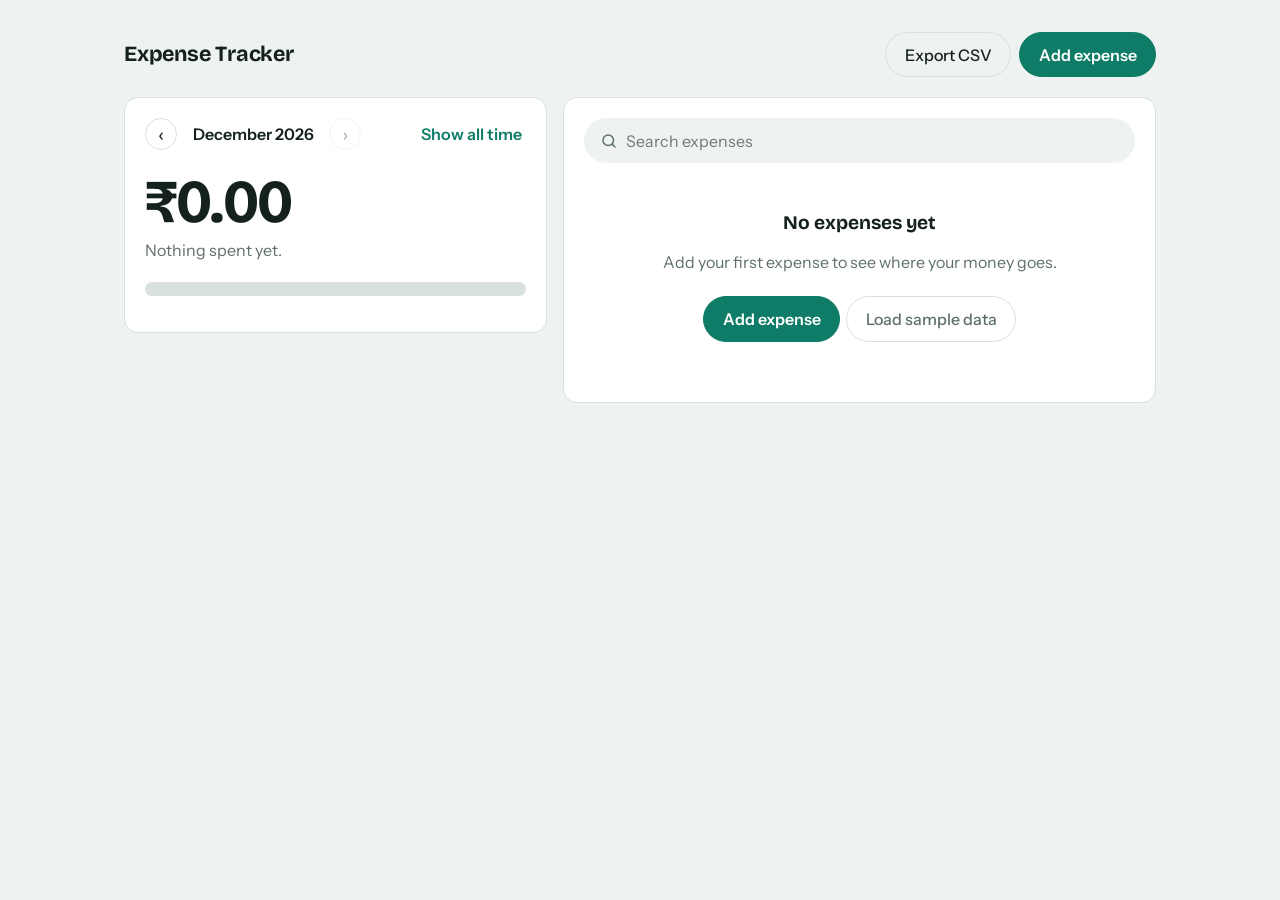
==== web/index.html @ edab4ebb "Initial commit: gitignore, config, README stub" ====
<!DOCTYPE html>
<html lang="en">
<head>
  <meta charset="UTF-8">
  <meta name="viewport" content="width=device-width, initial-scale=1">
  <title>Expense Tracker</title>
  <link rel="preconnect" href="https://fonts.googleapis.com">
  <link rel="preconnect" href="https://fonts.gstatic.com" crossorigin>
  <link href="https://fonts.googleapis.com/css2?family=Bricolage+Grotesque:opsz,wght@12..96,500;12..96,700&family=Instrument+Sans:wght@400;500;600&display=swap" rel="stylesheet">
  <link rel="stylesheet" href="style.css">
</head>
<body>
  <div class="app">
    <header class="top">
      <h1>Expense Tracker</h1>
      <div class="actions">
        <button class="btn ghost" id="exportBtn" type="button">Export CSV</button>
        <button class="btn solid desk" id="openAdd" type="button">Add expense</button>
      </div>
    </header>

    <main class="grid">
      <section class="summary" aria-label="Spending summary">
        <div class="period">
          <button class="icon" id="prev" type="button" aria-label="Previous month">‹</button>
          <strong id="periodLabel"></strong>
          <button class="icon" id="next" type="button" aria-label="Next month">›</button>
          <button class="link" id="allToggle" type="button"></button>
        </div>
        <p class="total" id="total" aria-live="polite"></p>
        <p class="note" id="note"></p>
        <div class="split" id="split" role="img" aria-label="Spending by category"></div>
        <ul class="legend" id="legend"></ul>
      </section>

      <section class="ledger" aria-label="Expenses">
        <div class="tools">
          <label class="search">
            <svg width="18" height="18" viewBox="0 0 24 24" fill="none" stroke="currentColor" stroke-width="2" stroke-linecap="round"><circle cx="11" cy="11" r="7"/><path d="m20 20-3.5-3.5"/></svg>
            <input id="search" type="search" placeholder="Search expenses" aria-label="Search expenses">
          </label>
          <button class="pill" id="clearCat" type="button" hidden></button>
        </div>
        <div id="list"></div>
      </section>
    </main>
  </div>

  <button class="fab" id="fab" type="button" aria-label="Add expense">+</button>

  <dialog id="dlg" aria-labelledby="dlgTitle">
    <form id="form" novalidate>
      <h2 id="dlgTitle">Add expense</h2>
      <label>What was it for?
        <input id="title" type="text" placeholder="Lunch with friends" autocomplete="off">
      </label>
      <div class="row">
        <label>Amount
          <input id="amount" type="number" min="0.01" step="0.01" inputmode="decimal" placeholder="0.00">
        </label>
        <label>Date
          <input id="date" type="date">
        </label>
      </div>
      <fieldset><legend>Category</legend><div class="cats" id="cats"></div></fieldset>
      <p class="error" id="err" role="alert"></p>
      <div class="foot">
        <button class="btn ghost" id="cancel" type="button">Cancel</button>
        <button class="btn solid" type="submit">Save expense</button>
      </div>
    </form>
  </dialog>

  <div class="toast" id="toast" role="status"></div>
  <script src="app.js"></script>
</body>
</html>
---- web/style.css ----
:root{
  --bg:#eef3f1;--surface:#fff;--ink:#14211e;--muted:#5e6f6a;--line:#d9e1de;
  --brand:#0e7c66;--on-brand:#fff;--danger:#b42318;--r:14px;
  --display:"Bricolage Grotesque",system-ui,sans-serif;
  --body:"Instrument Sans",system-ui,-apple-system,"Segoe UI",sans-serif;
}
@media (prefers-color-scheme:dark){:root{
  --bg:#0f1715;--surface:#16211e;--ink:#e6eeeb;--muted:#93a59f;--line:#25332f;
  --brand:#3cc3a5;--on-brand:#06201a;--danger:#f97066}}
*{box-sizing:border-box}
body{margin:0;background:var(--bg);color:var(--ink);font:400 1rem/1.5 var(--body)}
button,input{font:inherit;color:inherit}
:focus-visible{outline:2px solid var(--brand);outline-offset:2px}
.app{max-width:1080px;margin:0 auto;padding:1.25rem 1rem 6rem}
.top{display:flex;align-items:center;justify-content:space-between;gap:1rem;margin-bottom:1.25rem}
h1{font:700 1.35rem/1.2 var(--display);margin:0;letter-spacing:-.01em}
.actions{display:flex;gap:.5rem}
.btn{border-radius:999px;padding:.6rem 1.15rem;border:1px solid var(--line);background:transparent;cursor:pointer;font-weight:500;transition:background .15s}
.btn.ghost:hover{background:var(--surface)}
.btn.solid{background:var(--brand);color:var(--on-brand);border-color:var(--brand);font-weight:600}
.btn.solid:hover{filter:brightness(1.08)}
.desk{display:none}

.grid{display:grid;gap:1rem}
.summary,.ledger{background:var(--surface);border-radius:var(--r);padding:1.25rem;border:1px solid var(--line)}
.period{display:flex;align-items:center;gap:.5rem}
.period strong{min-width:8.5rem;text-align:center;font-weight:600}
.icon{width:2rem;height:2rem;border-radius:50%;border:1px solid var(--line);background:none;cursor:pointer;font-size:1.2rem;line-height:1}
.icon:disabled{opacity:.35;cursor:default}
.link{margin-left:auto;background:none;border:0;color:var(--brand);font-weight:600;cursor:pointer;padding:.25rem}
.total{font:700 clamp(2.6rem,9vw,3.8rem)/1.05 var(--display);letter-spacing:-.03em;margin:1.25rem 0 .25rem;font-variant-numeric:tabular-nums}
.note{margin:0 0 1.25rem;color:var(--muted)}
.split{display:flex;height:14px;border-radius:999px;overflow:hidden;background:var(--line);gap:2px}
.split button{border:0;padding:0;cursor:pointer;height:100%;transition:flex-grow .6s cubic-bezier(.2,.8,.2,1)}
.legend{list-style:none;margin:1rem 0 0;padding:0}
.legend button{display:grid;grid-template-columns:auto 1fr auto auto;gap:.6rem;align-items:center;width:100%;padding:.55rem .5rem;border:0;border-radius:10px;background:none;cursor:pointer;text-align:left}
.legend button:hover,.legend button[aria-pressed=true]{background:var(--bg)}
.dot{width:10px;height:10px;border-radius:50%;display:inline-block}
.pct{color:var(--muted);font-size:.85rem;min-width:2.5rem;text-align:right}
.amt{font-weight:600;font-variant-numeric:tabular-nums}

.tools{display:flex;gap:.5rem;align-items:center;flex-wrap:wrap;margin-bottom:.5rem}
.search{flex:1;min-width:180px;display:flex;align-items:center;gap:.5rem;background:var(--bg);border-radius:999px;padding:0 1rem;color:var(--muted)}
.search input{flex:1;border:0;background:none;padding:.65rem 0;outline:none;color:var(--ink)}
.search:focus-within{outline:2px solid var(--brand)}
.pill{border:0;border-radius:999px;padding:.45rem .9rem;background:var(--brand);color:var(--on-brand);font-weight:600;cursor:pointer}
.day{margin:1.25rem 0 .25rem;font-weight:600;color:var(--muted);font-size:.9rem;display:flex;justify-content:space-between}
.item{display:grid;grid-template-columns:auto 1fr auto auto;gap:.75rem;align-items:center;padding:.7rem 0;border-bottom:1px solid var(--line)}
.item:last-child{border-bottom:0}
.item .t{font-weight:500;overflow-wrap:anywhere}
.item .c{display:block;color:var(--muted);font-size:.85rem}
.del{width:2rem;height:2rem;border:0;border-radius:50%;background:none;color:var(--muted);cursor:pointer;display:grid;place-items:center}
.del:hover{background:var(--bg);color:var(--danger)}
.empty{text-align:center;padding:2.5rem 1rem;color:var(--muted)}
.empty h3{font:700 1.2rem var(--display);color:var(--ink);margin:0 0 .35rem}
.empty .btn{margin:.4rem .2rem 0}

.fab{position:fixed;right:1rem;bottom:calc(1rem + env(safe-area-inset-bottom,0px));width:3.6rem;height:3.6rem;border-radius:50%;border:0;background:var(--brand);color:var(--on-brand);font-size:2rem;line-height:1;cursor:pointer;box-shadow:0 8px 24px rgba(14,124,102,.4)}

dialog{border:0;padding:0;border-radius:20px 20px 0 0;background:var(--surface);color:var(--ink);width:100%;max-width:480px;margin:auto auto 0}
dialog::backdrop{background:rgba(10,20,18,.5)}
dialog[open]{animation:up .25s ease-out}
@keyframes up{from{transform:translateY(24px);opacity:0}}
form{padding:1.5rem 1.25rem calc(1.25rem + env(safe-area-inset-bottom,0px))}
form h2{font:700 1.35rem var(--display);margin:0 0 1rem}
form label,legend{display:block;font-weight:500;font-size:.9rem;margin-bottom:.9rem}
form input[type=text],form input[type=number],form input[type=date]{display:block;width:100%;margin-top:.3rem;padding:.7rem .8rem;background:var(--bg);border:1px solid transparent;border-radius:10px;color:var(--ink)}
form input:focus{border-color:var(--brand);outline:none}
.row{display:grid;grid-template-columns:1fr 1fr;gap:.75rem}
fieldset{border:0;padding:0;margin:0}
legend{padding:0;margin-bottom:.5rem}
.cats{display:flex;flex-wrap:wrap;gap:.4rem}
.cats label{margin:0;font-weight:500}
.cats input{position:absolute;opacity:0}
.cats span{display:flex;align-items:center;gap:.4rem;padding:.4rem .8rem;border:1px solid var(--line);border-radius:999px;cursor:pointer}
.cats input:checked+span{border-color:var(--brand);background:var(--bg);font-weight:600}
.cats input:focus-visible+span{outline:2px solid var(--brand)}
.error{color:var(--danger);min-height:1.3em;margin:.75rem 0 0;font-size:.9rem}
.foot{display:flex;justify-content:flex-end;gap:.5rem;margin-top:.5rem}

.toast{position:fixed;left:50%;bottom:5.5rem;transform:translate(-50%,20px);background:var(--ink);color:var(--bg);padding:.7rem 1.1rem;border-radius:999px;opacity:0;pointer-events:none;transition:.25s;display:flex;gap:.9rem;align-items:center;max-width:92vw;z-index:10}
.toast.show{opacity:1;transform:translate(-50%,0);pointer-events:auto}
.toast button{background:none;border:0;font-weight:600;color:var(--brand);cursor:pointer}

@media (min-width:640px){
  .app{padding:2rem 1.5rem 3rem}
  dialog{border-radius:20px;margin:auto}
  .toast{bottom:2rem}
}
@media (min-width:900px){
  .grid{grid-template-columns:5fr 7fr;align-items:start}
  .summary{position:sticky;top:1.25rem}
  .desk{display:inline-block}
  .fab{display:none}
  .toast{bottom:2rem}
}
@media (prefers-reduced-motion:reduce){*,dialog[open]{animation:none!important;transition:none!important}}
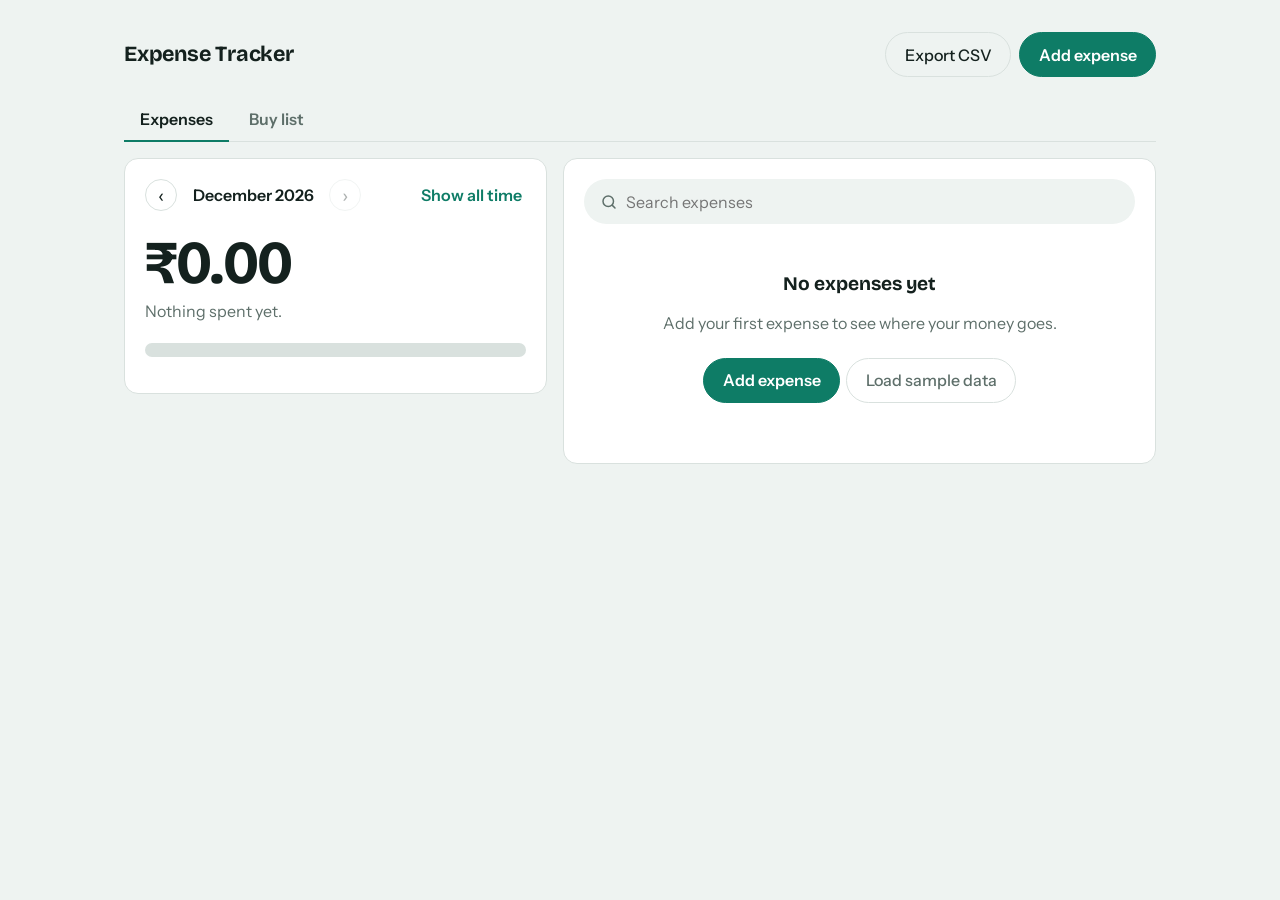
==== commit b2970d16: "tags and payment method" ====
--- a/web/index.html
+++ b/web/index.html
@@ -19,7 +19,12 @@
       </div>
     </header>
 
-    <main class="grid">
+    <nav class="tabs" role="tablist" aria-label="Sections">
+      <button class="tab" id="tabExp" role="tab" aria-selected="true" aria-controls="expView" type="button">Expenses</button>
+      <button class="tab" id="tabBuy" role="tab" aria-selected="false" aria-controls="buyView" type="button">Buy list <span class="badge" id="buyCount" hidden></span></button>
+    </nav>
+
+    <main class="grid" id="expView">
       <section class="summary" aria-label="Spending summary">
         <div class="period">
           <button class="icon" id="prev" type="button" aria-label="Previous month">‹</button>
@@ -44,6 +49,18 @@
         <div id="list"></div>
       </section>
     </main>
+
+    <main class="grid" id="buyView" hidden>
+      <section class="summary" aria-label="Buy list summary">
+        <h2 class="sub">Planned spending</h2>
+        <p class="total" id="buyTotal" aria-live="polite"></p>
+        <p class="note" id="buyNote"></p>
+      </section>
+
+      <section class="ledger" aria-label="Buy list">
+        <div id="buyList"></div>
+      </section>
+    </main>
   </div>
 
   <button class="fab" id="fab" type="button" aria-label="Add expense">+</button>
@@ -63,6 +80,14 @@
         </label>
       </div>
       <fieldset><legend>Category</legend><div class="cats" id="cats"></div></fieldset>
+      <label>Payment method
+        <select id="paymentMethod">
+          <option>UPI</option><option>Cash</option><option>Debit Card</option><option>Credit Card</option><option>Bank Transfer</option><option>Other</option>
+        </select>
+      </label>
+      <label>Tags <span class="hint">(comma-separated, optional)</span>
+        <input id="tags" type="text" placeholder="college, shared, trip" autocomplete="off">
+      </label>
       <p class="error" id="err" role="alert"></p>
       <div class="foot">
         <button class="btn ghost" id="cancel" type="button">Cancel</button>
@@ -71,6 +96,25 @@
     </form>
   </dialog>
 
+  <dialog id="buyDlg" aria-labelledby="buyDlgTitle">
+    <form id="buyForm" novalidate>
+      <h2 id="buyDlgTitle">Add to buy list</h2>
+      <label>What do you want to buy?
+        <input id="buyName" type="text" placeholder="Laptop bag" autocomplete="off">
+      </label>
+      <label>Estimated cost
+        <input id="buyPrice" type="number" min="0.01" step="0.01" inputmode="decimal" placeholder="0.00">
+      </label>
+      <fieldset><legend>Priority</legend><div class="cats" id="buyPri"></div></fieldset>
+      <fieldset><legend>Category</legend><div class="cats" id="buyCats"></div></fieldset>
+      <p class="error" id="buyErr" role="alert"></p>
+      <div class="foot">
+        <button class="btn ghost" id="buyCancel" type="button">Cancel</button>
+        <button class="btn solid" type="submit">Save item</button>
+      </div>
+    </form>
+  </dialog>
+
   <div class="toast" id="toast" role="status"></div>
   <script src="app.js"></script>
 </body>
--- a/web/style.css
+++ b/web/style.css
@@ -21,6 +21,12 @@
 .btn.solid:hover{filter:brightness(1.08)}
 .desk{display:none}
 
+.tabs{display:flex;gap:.25rem;margin-bottom:1rem;border-bottom:1px solid var(--line)}
+.tab{background:none;border:0;border-bottom:2px solid transparent;padding:.6rem 1rem;margin-bottom:-1px;font-weight:600;color:var(--muted);cursor:pointer}
+.tab[aria-selected=true]{color:var(--ink);border-bottom-color:var(--brand)}
+.badge{display:inline-block;min-width:1.4rem;padding:0 .4rem;margin-left:.25rem;border-radius:999px;background:var(--brand);color:var(--on-brand);font-size:.75rem;text-align:center}
+.sub{font:600 1rem var(--body);margin:0;color:var(--muted)}
+[hidden]{display:none!important}
 .grid{display:grid;gap:1rem}
 .summary,.ledger{background:var(--surface);border-radius:var(--r);padding:1.25rem;border:1px solid var(--line)}
 .period{display:flex;align-items:center;gap:.5rem}
@@ -49,6 +55,12 @@
 .item:last-child{border-bottom:0}
 .item .t{font-weight:500;overflow-wrap:anywhere}
 .item .c{display:block;color:var(--muted);font-size:.85rem}
+.check{width:2rem;height:2rem;border-radius:50%;border:1.5px solid var(--line);background:none;color:transparent;cursor:pointer;font-size:1rem;line-height:1;display:grid;place-items:center}
+.check:hover{border-color:var(--brand);background:var(--brand);color:var(--on-brand)}
+.tag{font-weight:600}
+.tag[data-p=High]{color:var(--danger)}
+.tag[data-p=Medium]{color:#b7791f}
+@media (prefers-color-scheme:dark){.tag[data-p=Medium]{color:#f0b429}}
 .del{width:2rem;height:2rem;border:0;border-radius:50%;background:none;color:var(--muted);cursor:pointer;display:grid;place-items:center}
 .del:hover{background:var(--bg);color:var(--danger)}
 .empty{text-align:center;padding:2.5rem 1rem;color:var(--muted)}
@@ -64,7 +76,8 @@
 form{padding:1.5rem 1.25rem calc(1.25rem + env(safe-area-inset-bottom,0px))}
 form h2{font:700 1.35rem var(--display);margin:0 0 1rem}
 form label,legend{display:block;font-weight:500;font-size:.9rem;margin-bottom:.9rem}
-form input[type=text],form input[type=number],form input[type=date]{display:block;width:100%;margin-top:.3rem;padding:.7rem .8rem;background:var(--bg);border:1px solid transparent;border-radius:10px;color:var(--ink)}
+form input[type=text],form input[type=number],form input[type=date],form select{display:block;width:100%;margin-top:.3rem;padding:.7rem .8rem;background:var(--bg);border:1px solid transparent;border-radius:10px;color:var(--ink)}
+.hint{font-weight:400;color:var(--muted)}
 form input:focus{border-color:var(--brand);outline:none}
 .row{display:grid;grid-template-columns:1fr 1fr;gap:.75rem}
 fieldset{border:0;padding:0;margin:0}
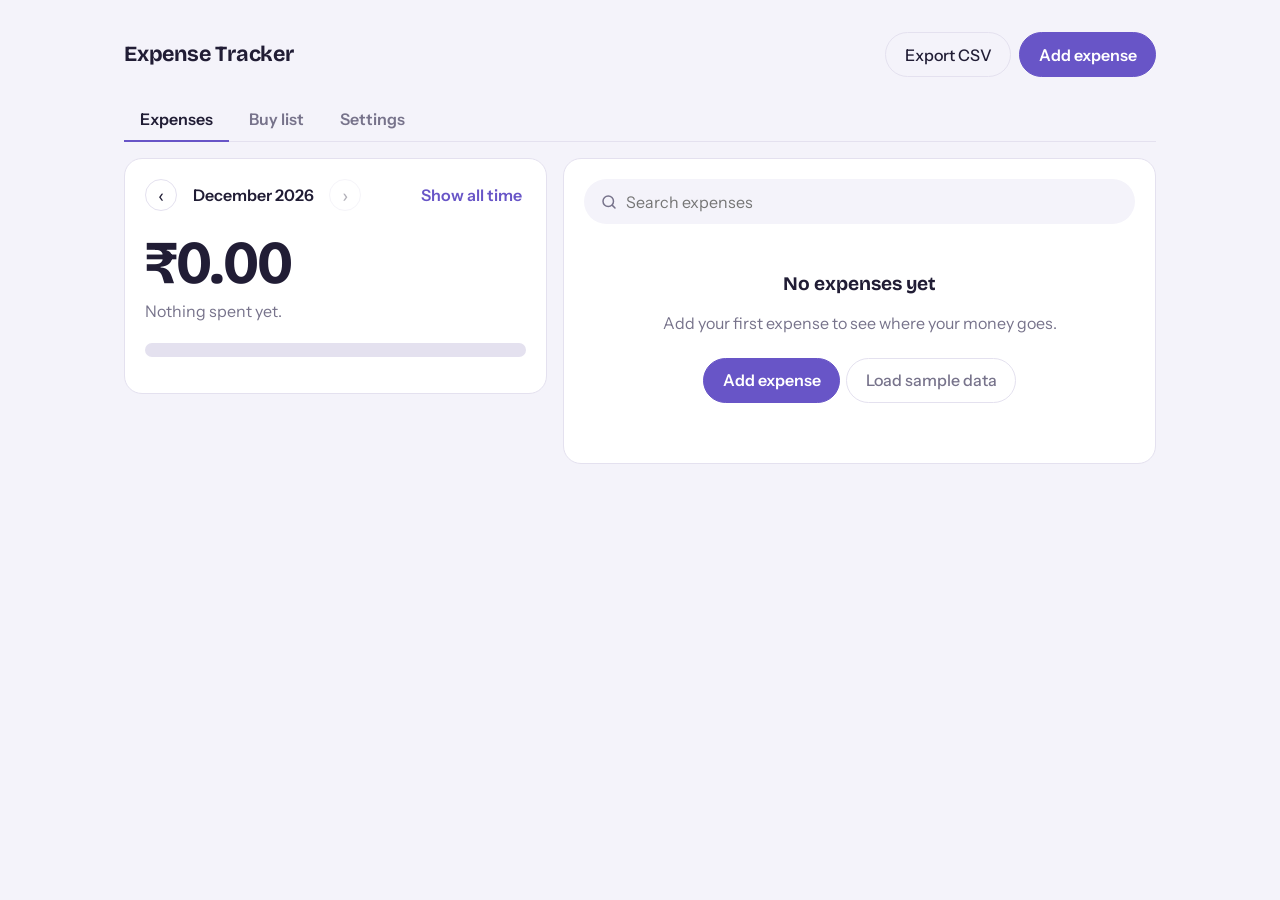
==== commit 9926d547: "Add settings page and theme" ====
--- a/web/index.html
+++ b/web/index.html
@@ -22,6 +22,7 @@
     <nav class="tabs" role="tablist" aria-label="Sections">
       <button class="tab" id="tabExp" role="tab" aria-selected="true" aria-controls="expView" type="button">Expenses</button>
       <button class="tab" id="tabBuy" role="tab" aria-selected="false" aria-controls="buyView" type="button">Buy list <span class="badge" id="buyCount" hidden></span></button>
+      <button class="tab" id="tabSettings" role="tab" aria-selected="false" aria-controls="settingsView" type="button">Settings</button>
     </nav>
 
     <main class="grid" id="expView">
@@ -34,6 +35,11 @@
         </div>
         <p class="total" id="total" aria-live="polite"></p>
         <p class="note" id="note"></p>
+        <section class="budget-card" id="budgetCard" hidden aria-label="Monthly budget progress">
+          <div class="budget-heading"><strong>Monthly budget</strong><span id="budgetLabel"></span></div>
+          <div class="budget-track"><div id="budgetProgress"></div></div>
+          <p class="budget-note" id="budgetNote"></p>
+        </section>
         <div class="split" id="split" role="img" aria-label="Spending by category"></div>
         <ul class="legend" id="legend"></ul>
       </section>
@@ -60,6 +66,33 @@
       <section class="ledger" aria-label="Buy list">
         <div id="buyList"></div>
       </section>
+    </main>
+
+    <main class="settings-view" id="settingsView" hidden>
+      <section class="settings-intro">
+        <p class="eyebrow">PERSONALIZE YOUR TRACKER</p>
+        <h2>Settings</h2>
+        <p>Choose how the app looks and how new expenses are recorded.</p>
+      </section>
+      <section class="settings-grid" aria-label="App settings">
+        <label class="setting-card"><span class="setting-title">Appearance</span><span class="setting-help">Use light or dark colors, or follow your device.</span>
+          <select id="themeSetting"><option value="system">Use device setting</option><option value="light">Light</option><option value="dark">Dark</option></select>
+        </label>
+        <label class="setting-card"><span class="setting-title">Currency</span><span class="setting-help">Changes how amounts are displayed.</span>
+          <select id="currencySetting"><option value="INR">Indian Rupee (₹)</option><option value="USD">US Dollar ($)</option><option value="EUR">Euro (€)</option><option value="GBP">British Pound (£)</option></select>
+        </label>
+        <label class="setting-card"><span class="setting-title">Default payment method</span><span class="setting-help">Preselected when you add an expense.</span>
+          <select id="paymentSetting"><option>UPI</option><option>Cash</option><option>Debit Card</option><option>Credit Card</option><option>Bank Transfer</option><option>Other</option></select>
+        </label>
+        <label class="setting-card"><span class="setting-title">Monthly spending budget</span><span class="setting-help">Optional target shown on the monthly summary. Set to 0 to hide.</span>
+          <input id="budgetSetting" type="number" min="0" step="0.01" inputmode="decimal" placeholder="0.00">
+        </label>
+      </section>
+      <section class="settings-tools">
+        <div><h3>Data backup</h3><p>Download your expenses, buy list, and settings as a JSON file.</p></div>
+        <button class="btn solid" id="backupBtn" type="button">Download backup</button>
+      </section>
+      <p class="settings-saved" id="settingsSaved" role="status"></p>
     </main>
   </div>
 
--- a/web/style.css
+++ b/web/style.css
@@ -1,12 +1,12 @@
 :root{
-  --bg:#eef3f1;--surface:#fff;--ink:#14211e;--muted:#5e6f6a;--line:#d9e1de;
-  --brand:#0e7c66;--on-brand:#fff;--danger:#b42318;--r:14px;
+  color-scheme:light;
+  --bg:#f4f3fa;--surface:#fff;--ink:#211d35;--muted:#77738b;--line:#e4e1ef;
+  --brand:#6855c7;--on-brand:#fff;--danger:#b42318;--r:18px;
   --display:"Bricolage Grotesque",system-ui,sans-serif;
   --body:"Instrument Sans",system-ui,-apple-system,"Segoe UI",sans-serif;
 }
-@media (prefers-color-scheme:dark){:root{
-  --bg:#0f1715;--surface:#16211e;--ink:#e6eeeb;--muted:#93a59f;--line:#25332f;
-  --brand:#3cc3a5;--on-brand:#06201a;--danger:#f97066}}
+:root[data-theme="dark"]{color-scheme:dark;--bg:#151321;--surface:#211e30;--ink:#f2efff;--muted:#aaa4c1;--line:#373249;--brand:#a99af5;--on-brand:#211a48;--danger:#ff8178}
+@media (prefers-color-scheme:dark){:root[data-theme="system"]{color-scheme:dark;--bg:#151321;--surface:#211e30;--ink:#f2efff;--muted:#aaa4c1;--line:#373249;--brand:#a99af5;--on-brand:#211a48;--danger:#ff8178}}
 *{box-sizing:border-box}
 body{margin:0;background:var(--bg);color:var(--ink);font:400 1rem/1.5 var(--body)}
 button,input{font:inherit;color:inherit}
@@ -27,6 +27,26 @@
 .badge{display:inline-block;min-width:1.4rem;padding:0 .4rem;margin-left:.25rem;border-radius:999px;background:var(--brand);color:var(--on-brand);font-size:.75rem;text-align:center}
 .sub{font:600 1rem var(--body);margin:0;color:var(--muted)}
 [hidden]{display:none!important}
+.settings-view{display:grid;gap:1rem}
+.settings-intro,.setting-card,.settings-tools{background:var(--surface);border:1px solid var(--line);border-radius:var(--r);padding:1.25rem}
+.settings-intro h2{font:700 1.8rem/1.1 var(--display);margin:.2rem 0 .45rem}
+.settings-intro p:last-child,.settings-tools p{color:var(--muted);margin:.2rem 0 0}
+.eyebrow{font-size:.72rem;letter-spacing:.12em;font-weight:700;color:var(--brand);margin:0}
+.settings-grid{display:grid;gap:.75rem}
+.setting-card{display:flex;flex-direction:column;gap:.25rem}
+.setting-title{font-weight:600}
+.setting-help{font-size:.86rem;color:var(--muted);margin-bottom:.4rem}
+.setting-card select,.setting-card input{width:100%;padding:.7rem .8rem;background:var(--bg);border:1px solid var(--line);border-radius:10px;color:var(--ink)}
+.settings-tools{display:flex;justify-content:space-between;align-items:center;gap:1rem;flex-wrap:wrap}
+.settings-tools h3{font:600 1rem var(--body);margin:0}
+.settings-saved{min-height:1.4em;color:var(--brand);margin:0;font-size:.9rem}
+.budget-card{padding:1rem;border-radius:14px;background:var(--bg);margin:1rem 0}
+.budget-heading{display:flex;justify-content:space-between;gap:.75rem;font-size:.9rem}
+.budget-heading span,.budget-note{color:var(--muted)}
+.budget-track{height:8px;border-radius:99px;background:var(--line);overflow:hidden;margin:.65rem 0 .35rem}
+.budget-track div{height:100%;width:0;background:var(--brand);border-radius:inherit;transition:width .2s}
+.budget-track div.over{background:var(--danger)}
+.budget-note{font-size:.82rem;margin:0}
 .grid{display:grid;gap:1rem}
 .summary,.ledger{background:var(--surface);border-radius:var(--r);padding:1.25rem;border:1px solid var(--line)}
 .period{display:flex;align-items:center;gap:.5rem}
@@ -60,7 +80,8 @@
 .tag{font-weight:600}
 .tag[data-p=High]{color:var(--danger)}
 .tag[data-p=Medium]{color:#b7791f}
-@media (prefers-color-scheme:dark){.tag[data-p=Medium]{color:#f0b429}}
+:root[data-theme="dark"] .tag[data-p=Medium]{color:#f0b429}
+@media (prefers-color-scheme:dark){:root[data-theme="system"] .tag[data-p=Medium]{color:#f0b429}}
 .del{width:2rem;height:2rem;border:0;border-radius:50%;background:none;color:var(--muted);cursor:pointer;display:grid;place-items:center}
 .del:hover{background:var(--bg);color:var(--danger)}
 .empty{text-align:center;padding:2.5rem 1rem;color:var(--muted)}
@@ -100,6 +121,7 @@
   dialog{border-radius:20px;margin:auto}
   .toast{bottom:2rem}
 }
+@media (min-width:700px){.settings-grid{grid-template-columns:repeat(2,minmax(0,1fr))}}
 @media (min-width:900px){
   .grid{grid-template-columns:5fr 7fr;align-items:start}
   .summary{position:sticky;top:1.25rem}
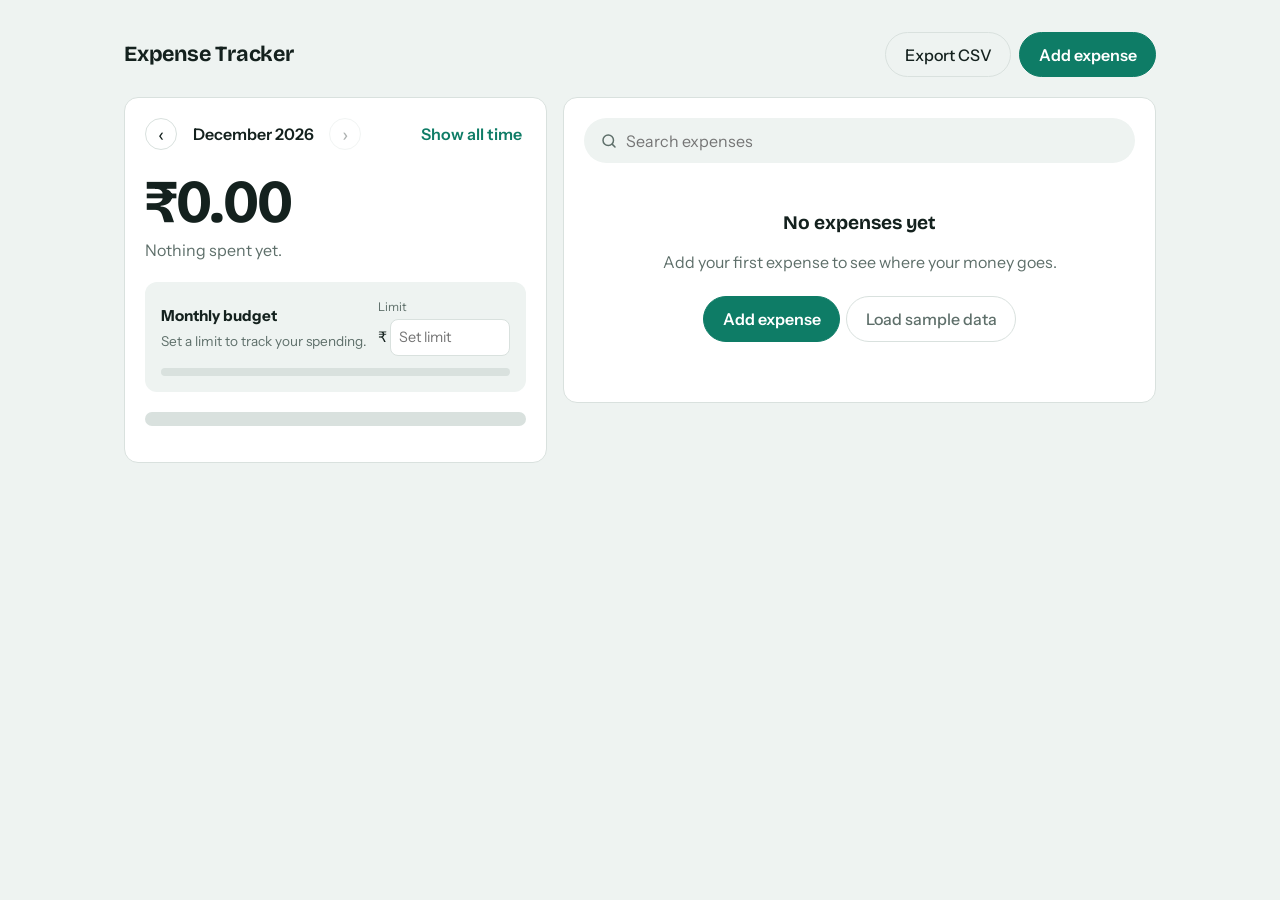
==== commit 7a1c8d73: "add monthly budget" ====
--- a/web/index.html
+++ b/web/index.html
@@ -19,13 +19,7 @@
       </div>
     </header>
 
-    <nav class="tabs" role="tablist" aria-label="Sections">
-      <button class="tab" id="tabExp" role="tab" aria-selected="true" aria-controls="expView" type="button">Expenses</button>
-      <button class="tab" id="tabBuy" role="tab" aria-selected="false" aria-controls="buyView" type="button">Buy list <span class="badge" id="buyCount" hidden></span></button>
-      <button class="tab" id="tabSettings" role="tab" aria-selected="false" aria-controls="settingsView" type="button">Settings</button>
-    </nav>
-
-    <main class="grid" id="expView">
+    <main class="grid">
       <section class="summary" aria-label="Spending summary">
         <div class="period">
           <button class="icon" id="prev" type="button" aria-label="Previous month">‹</button>
@@ -35,10 +29,14 @@
         </div>
         <p class="total" id="total" aria-live="polite"></p>
         <p class="note" id="note"></p>
-        <section class="budget-card" id="budgetCard" hidden aria-label="Monthly budget progress">
-          <div class="budget-heading"><strong>Monthly budget</strong><span id="budgetLabel"></span></div>
-          <div class="budget-track"><div id="budgetProgress"></div></div>
-          <p class="budget-note" id="budgetNote"></p>
+        <section class="budget" id="budget" aria-label="Monthly budget">
+          <div class="budget-head">
+            <div><strong>Monthly budget</strong><p id="budgetStatus" class="budget-status" aria-live="polite"></p></div>
+            <label class="budget-input">Limit
+              <span><span aria-hidden="true">₹</span><input id="budgetAmount" type="number" min="0" step="100" inputmode="decimal" placeholder="Set limit" aria-label="Monthly budget amount"></span>
+            </label>
+          </div>
+          <div class="budget-track" id="budgetTrack" role="progressbar" aria-label="Monthly budget used" aria-valuemin="0" aria-valuemax="100" aria-valuenow="0"><span id="budgetFill"></span></div>
         </section>
         <div class="split" id="split" role="img" aria-label="Spending by category"></div>
         <ul class="legend" id="legend"></ul>
@@ -54,45 +52,6 @@
         </div>
         <div id="list"></div>
       </section>
-    </main>
-
-    <main class="grid" id="buyView" hidden>
-      <section class="summary" aria-label="Buy list summary">
-        <h2 class="sub">Planned spending</h2>
-        <p class="total" id="buyTotal" aria-live="polite"></p>
-        <p class="note" id="buyNote"></p>
-      </section>
-
-      <section class="ledger" aria-label="Buy list">
-        <div id="buyList"></div>
-      </section>
-    </main>
-
-    <main class="settings-view" id="settingsView" hidden>
-      <section class="settings-intro">
-        <p class="eyebrow">PERSONALIZE YOUR TRACKER</p>
-        <h2>Settings</h2>
-        <p>Choose how the app looks and how new expenses are recorded.</p>
-      </section>
-      <section class="settings-grid" aria-label="App settings">
-        <label class="setting-card"><span class="setting-title">Appearance</span><span class="setting-help">Use light or dark colors, or follow your device.</span>
-          <select id="themeSetting"><option value="system">Use device setting</option><option value="light">Light</option><option value="dark">Dark</option></select>
-        </label>
-        <label class="setting-card"><span class="setting-title">Currency</span><span class="setting-help">Changes how amounts are displayed.</span>
-          <select id="currencySetting"><option value="INR">Indian Rupee (₹)</option><option value="USD">US Dollar ($)</option><option value="EUR">Euro (€)</option><option value="GBP">British Pound (£)</option></select>
-        </label>
-        <label class="setting-card"><span class="setting-title">Default payment method</span><span class="setting-help">Preselected when you add an expense.</span>
-          <select id="paymentSetting"><option>UPI</option><option>Cash</option><option>Debit Card</option><option>Credit Card</option><option>Bank Transfer</option><option>Other</option></select>
-        </label>
-        <label class="setting-card"><span class="setting-title">Monthly spending budget</span><span class="setting-help">Optional target shown on the monthly summary. Set to 0 to hide.</span>
-          <input id="budgetSetting" type="number" min="0" step="0.01" inputmode="decimal" placeholder="0.00">
-        </label>
-      </section>
-      <section class="settings-tools">
-        <div><h3>Data backup</h3><p>Download your expenses, buy list, and settings as a JSON file.</p></div>
-        <button class="btn solid" id="backupBtn" type="button">Download backup</button>
-      </section>
-      <p class="settings-saved" id="settingsSaved" role="status"></p>
     </main>
   </div>
 
@@ -113,14 +72,6 @@
         </label>
       </div>
       <fieldset><legend>Category</legend><div class="cats" id="cats"></div></fieldset>
-      <label>Payment method
-        <select id="paymentMethod">
-          <option>UPI</option><option>Cash</option><option>Debit Card</option><option>Credit Card</option><option>Bank Transfer</option><option>Other</option>
-        </select>
-      </label>
-      <label>Tags <span class="hint">(comma-separated, optional)</span>
-        <input id="tags" type="text" placeholder="college, shared, trip" autocomplete="off">
-      </label>
       <p class="error" id="err" role="alert"></p>
       <div class="foot">
         <button class="btn ghost" id="cancel" type="button">Cancel</button>
@@ -129,25 +80,6 @@
     </form>
   </dialog>
 
-  <dialog id="buyDlg" aria-labelledby="buyDlgTitle">
-    <form id="buyForm" novalidate>
-      <h2 id="buyDlgTitle">Add to buy list</h2>
-      <label>What do you want to buy?
-        <input id="buyName" type="text" placeholder="Laptop bag" autocomplete="off">
-      </label>
-      <label>Estimated cost
-        <input id="buyPrice" type="number" min="0.01" step="0.01" inputmode="decimal" placeholder="0.00">
-      </label>
-      <fieldset><legend>Priority</legend><div class="cats" id="buyPri"></div></fieldset>
-      <fieldset><legend>Category</legend><div class="cats" id="buyCats"></div></fieldset>
-      <p class="error" id="buyErr" role="alert"></p>
-      <div class="foot">
-        <button class="btn ghost" id="buyCancel" type="button">Cancel</button>
-        <button class="btn solid" type="submit">Save item</button>
-      </div>
-    </form>
-  </dialog>
-
   <div class="toast" id="toast" role="status"></div>
   <script src="app.js"></script>
 </body>
--- a/web/style.css
+++ b/web/style.css
@@ -1,12 +1,12 @@
 :root{
-  color-scheme:light;
-  --bg:#f4f3fa;--surface:#fff;--ink:#211d35;--muted:#77738b;--line:#e4e1ef;
-  --brand:#6855c7;--on-brand:#fff;--danger:#b42318;--r:18px;
+  --bg:#eef3f1;--surface:#fff;--ink:#14211e;--muted:#5e6f6a;--line:#d9e1de;
+  --brand:#0e7c66;--on-brand:#fff;--danger:#b42318;--r:14px;
   --display:"Bricolage Grotesque",system-ui,sans-serif;
   --body:"Instrument Sans",system-ui,-apple-system,"Segoe UI",sans-serif;
 }
-:root[data-theme="dark"]{color-scheme:dark;--bg:#151321;--surface:#211e30;--ink:#f2efff;--muted:#aaa4c1;--line:#373249;--brand:#a99af5;--on-brand:#211a48;--danger:#ff8178}
-@media (prefers-color-scheme:dark){:root[data-theme="system"]{color-scheme:dark;--bg:#151321;--surface:#211e30;--ink:#f2efff;--muted:#aaa4c1;--line:#373249;--brand:#a99af5;--on-brand:#211a48;--danger:#ff8178}}
+@media (prefers-color-scheme:dark){:root{
+  --bg:#0f1715;--surface:#16211e;--ink:#e6eeeb;--muted:#93a59f;--line:#25332f;
+  --brand:#3cc3a5;--on-brand:#06201a;--danger:#f97066}}
 *{box-sizing:border-box}
 body{margin:0;background:var(--bg);color:var(--ink);font:400 1rem/1.5 var(--body)}
 button,input{font:inherit;color:inherit}
@@ -21,32 +21,6 @@
 .btn.solid:hover{filter:brightness(1.08)}
 .desk{display:none}
 
-.tabs{display:flex;gap:.25rem;margin-bottom:1rem;border-bottom:1px solid var(--line)}
-.tab{background:none;border:0;border-bottom:2px solid transparent;padding:.6rem 1rem;margin-bottom:-1px;font-weight:600;color:var(--muted);cursor:pointer}
-.tab[aria-selected=true]{color:var(--ink);border-bottom-color:var(--brand)}
-.badge{display:inline-block;min-width:1.4rem;padding:0 .4rem;margin-left:.25rem;border-radius:999px;background:var(--brand);color:var(--on-brand);font-size:.75rem;text-align:center}
-.sub{font:600 1rem var(--body);margin:0;color:var(--muted)}
-[hidden]{display:none!important}
-.settings-view{display:grid;gap:1rem}
-.settings-intro,.setting-card,.settings-tools{background:var(--surface);border:1px solid var(--line);border-radius:var(--r);padding:1.25rem}
-.settings-intro h2{font:700 1.8rem/1.1 var(--display);margin:.2rem 0 .45rem}
-.settings-intro p:last-child,.settings-tools p{color:var(--muted);margin:.2rem 0 0}
-.eyebrow{font-size:.72rem;letter-spacing:.12em;font-weight:700;color:var(--brand);margin:0}
-.settings-grid{display:grid;gap:.75rem}
-.setting-card{display:flex;flex-direction:column;gap:.25rem}
-.setting-title{font-weight:600}
-.setting-help{font-size:.86rem;color:var(--muted);margin-bottom:.4rem}
-.setting-card select,.setting-card input{width:100%;padding:.7rem .8rem;background:var(--bg);border:1px solid var(--line);border-radius:10px;color:var(--ink)}
-.settings-tools{display:flex;justify-content:space-between;align-items:center;gap:1rem;flex-wrap:wrap}
-.settings-tools h3{font:600 1rem var(--body);margin:0}
-.settings-saved{min-height:1.4em;color:var(--brand);margin:0;font-size:.9rem}
-.budget-card{padding:1rem;border-radius:14px;background:var(--bg);margin:1rem 0}
-.budget-heading{display:flex;justify-content:space-between;gap:.75rem;font-size:.9rem}
-.budget-heading span,.budget-note{color:var(--muted)}
-.budget-track{height:8px;border-radius:99px;background:var(--line);overflow:hidden;margin:.65rem 0 .35rem}
-.budget-track div{height:100%;width:0;background:var(--brand);border-radius:inherit;transition:width .2s}
-.budget-track div.over{background:var(--danger)}
-.budget-note{font-size:.82rem;margin:0}
 .grid{display:grid;gap:1rem}
 .summary,.ledger{background:var(--surface);border-radius:var(--r);padding:1.25rem;border:1px solid var(--line)}
 .period{display:flex;align-items:center;gap:.5rem}
@@ -56,6 +30,17 @@
 .link{margin-left:auto;background:none;border:0;color:var(--brand);font-weight:600;cursor:pointer;padding:.25rem}
 .total{font:700 clamp(2.6rem,9vw,3.8rem)/1.05 var(--display);letter-spacing:-.03em;margin:1.25rem 0 .25rem;font-variant-numeric:tabular-nums}
 .note{margin:0 0 1.25rem;color:var(--muted)}
+.budget{padding:1rem;margin:0 0 1.25rem;background:var(--bg);border-radius:12px}
+.budget[hidden]{display:none}
+.budget-head{display:flex;justify-content:space-between;align-items:center;gap:.75rem}
+.budget-head strong{font-size:.95rem}
+.budget-status{margin:.2rem 0 0;color:var(--muted);font-size:.85rem}
+.budget-input{font-size:.75rem;color:var(--muted);display:grid;gap:.2rem}
+.budget-input span{display:flex;align-items:center;gap:.2rem;color:var(--ink);font-size:.9rem}
+.budget-input input{width:7.5rem;padding:.4rem .5rem;border:1px solid var(--line);border-radius:8px;background:var(--surface);font-size:.9rem}
+.budget-track{height:8px;margin-top:.8rem;border-radius:999px;background:var(--line);overflow:hidden}
+.budget-track span{display:block;width:0;height:100%;border-radius:inherit;background:var(--brand);transition:width .25s}
+.budget-track span.over{background:var(--danger)}
 .split{display:flex;height:14px;border-radius:999px;overflow:hidden;background:var(--line);gap:2px}
 .split button{border:0;padding:0;cursor:pointer;height:100%;transition:flex-grow .6s cubic-bezier(.2,.8,.2,1)}
 .legend{list-style:none;margin:1rem 0 0;padding:0}
@@ -75,13 +60,6 @@
 .item:last-child{border-bottom:0}
 .item .t{font-weight:500;overflow-wrap:anywhere}
 .item .c{display:block;color:var(--muted);font-size:.85rem}
-.check{width:2rem;height:2rem;border-radius:50%;border:1.5px solid var(--line);background:none;color:transparent;cursor:pointer;font-size:1rem;line-height:1;display:grid;place-items:center}
-.check:hover{border-color:var(--brand);background:var(--brand);color:var(--on-brand)}
-.tag{font-weight:600}
-.tag[data-p=High]{color:var(--danger)}
-.tag[data-p=Medium]{color:#b7791f}
-:root[data-theme="dark"] .tag[data-p=Medium]{color:#f0b429}
-@media (prefers-color-scheme:dark){:root[data-theme="system"] .tag[data-p=Medium]{color:#f0b429}}
 .del{width:2rem;height:2rem;border:0;border-radius:50%;background:none;color:var(--muted);cursor:pointer;display:grid;place-items:center}
 .del:hover{background:var(--bg);color:var(--danger)}
 .empty{text-align:center;padding:2.5rem 1rem;color:var(--muted)}
@@ -97,8 +75,7 @@
 form{padding:1.5rem 1.25rem calc(1.25rem + env(safe-area-inset-bottom,0px))}
 form h2{font:700 1.35rem var(--display);margin:0 0 1rem}
 form label,legend{display:block;font-weight:500;font-size:.9rem;margin-bottom:.9rem}
-form input[type=text],form input[type=number],form input[type=date],form select{display:block;width:100%;margin-top:.3rem;padding:.7rem .8rem;background:var(--bg);border:1px solid transparent;border-radius:10px;color:var(--ink)}
-.hint{font-weight:400;color:var(--muted)}
+form input[type=text],form input[type=number],form input[type=date]{display:block;width:100%;margin-top:.3rem;padding:.7rem .8rem;background:var(--bg);border:1px solid transparent;border-radius:10px;color:var(--ink)}
 form input:focus{border-color:var(--brand);outline:none}
 .row{display:grid;grid-template-columns:1fr 1fr;gap:.75rem}
 fieldset{border:0;padding:0;margin:0}
@@ -121,7 +98,6 @@
   dialog{border-radius:20px;margin:auto}
   .toast{bottom:2rem}
 }
-@media (min-width:700px){.settings-grid{grid-template-columns:repeat(2,minmax(0,1fr))}}
 @media (min-width:900px){
   .grid{grid-template-columns:5fr 7fr;align-items:start}
   .summary{position:sticky;top:1.25rem}
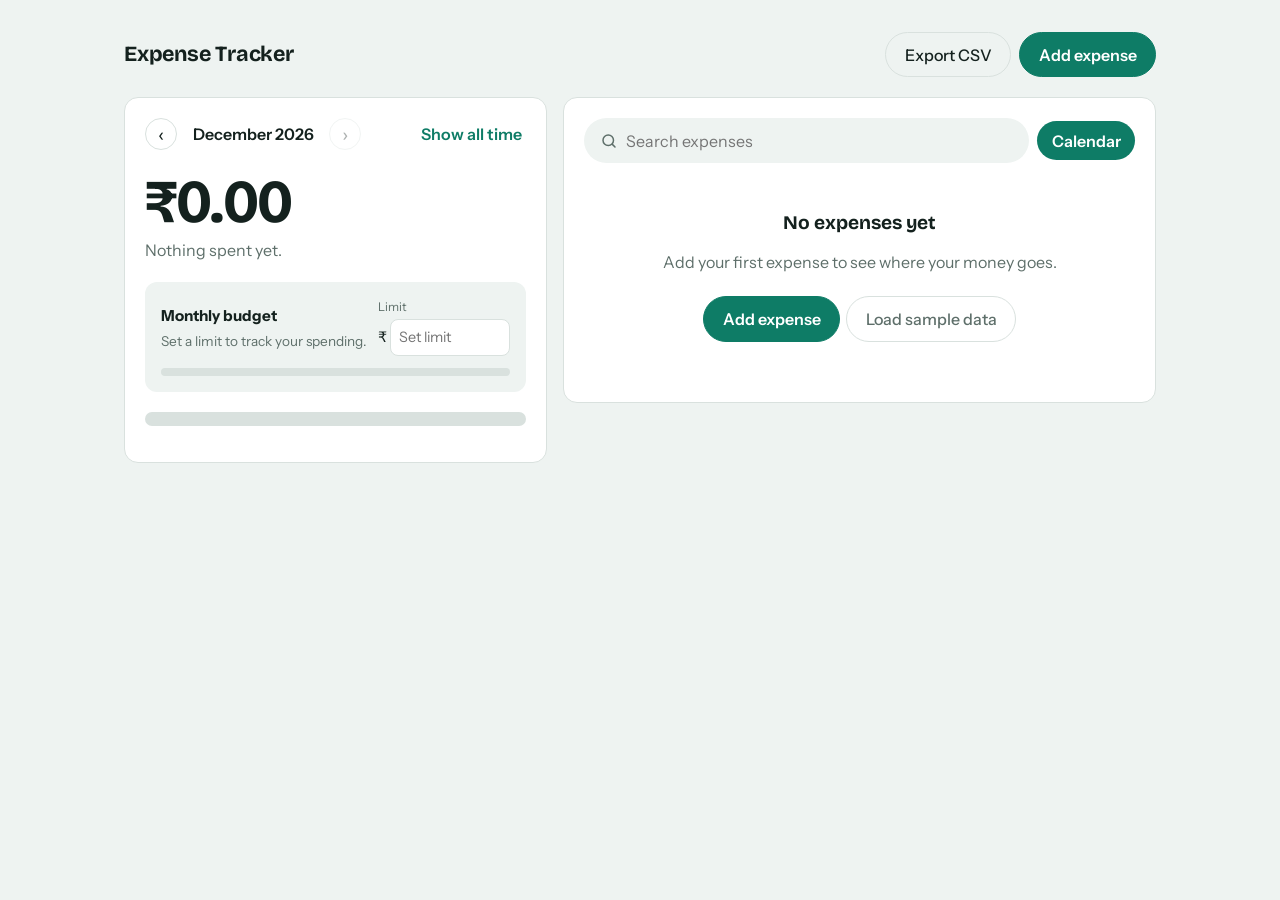
==== commit e9cf8fa4: "add calendar view" ====
--- a/web/index.html
+++ b/web/index.html
@@ -49,6 +49,10 @@
             <input id="search" type="search" placeholder="Search expenses" aria-label="Search expenses">
           </label>
           <button class="pill" id="clearCat" type="button" hidden></button>
+          <button class="pill calendar-toggle" id="calendarToggle" type="button" aria-pressed="false">Calendar</button>
+        </div>
+        <div class="calendar" id="calendar" hidden aria-label="Monthly spending calendar">
+          <div class="calendar-grid" id="calendarGrid"></div>
         </div>
         <div id="list"></div>
       </section>
--- a/web/style.css
+++ b/web/style.css
@@ -55,6 +55,16 @@
 .search input{flex:1;border:0;background:none;padding:.65rem 0;outline:none;color:var(--ink)}
 .search:focus-within{outline:2px solid var(--brand)}
 .pill{border:0;border-radius:999px;padding:.45rem .9rem;background:var(--brand);color:var(--on-brand);font-weight:600;cursor:pointer}
+.calendar-toggle{white-space:nowrap}
+.calendar{margin:0 0 1rem;padding:.75rem;background:var(--bg);border-radius:12px}
+.calendar[hidden]{display:none}
+.calendar-grid{display:grid;grid-template-columns:repeat(7,minmax(0,1fr));gap:.25rem}
+.calendar-weekday{text-align:center;color:var(--muted);font-size:.75rem;padding:.25rem 0}
+.calendar-day{min-height:3.4rem;padding:.35rem .2rem;border:1px solid transparent;border-radius:9px;background:var(--surface);cursor:pointer;display:flex;flex-direction:column;align-items:center;justify-content:flex-start;gap:.2rem;min-width:0}
+.calendar-day:hover,.calendar-day.selected{border-color:var(--brand);background:color-mix(in srgb,var(--brand) 12%,var(--surface))}
+.calendar-date{font-size:.85rem;font-weight:600}
+.calendar-amount{max-width:100%;overflow:hidden;text-overflow:ellipsis;white-space:nowrap;color:var(--muted);font-size:.65rem;font-variant-numeric:tabular-nums}
+.calendar-blank{min-height:3.4rem}
 .day{margin:1.25rem 0 .25rem;font-weight:600;color:var(--muted);font-size:.9rem;display:flex;justify-content:space-between}
 .item{display:grid;grid-template-columns:auto 1fr auto auto;gap:.75rem;align-items:center;padding:.7rem 0;border-bottom:1px solid var(--line)}
 .item:last-child{border-bottom:0}
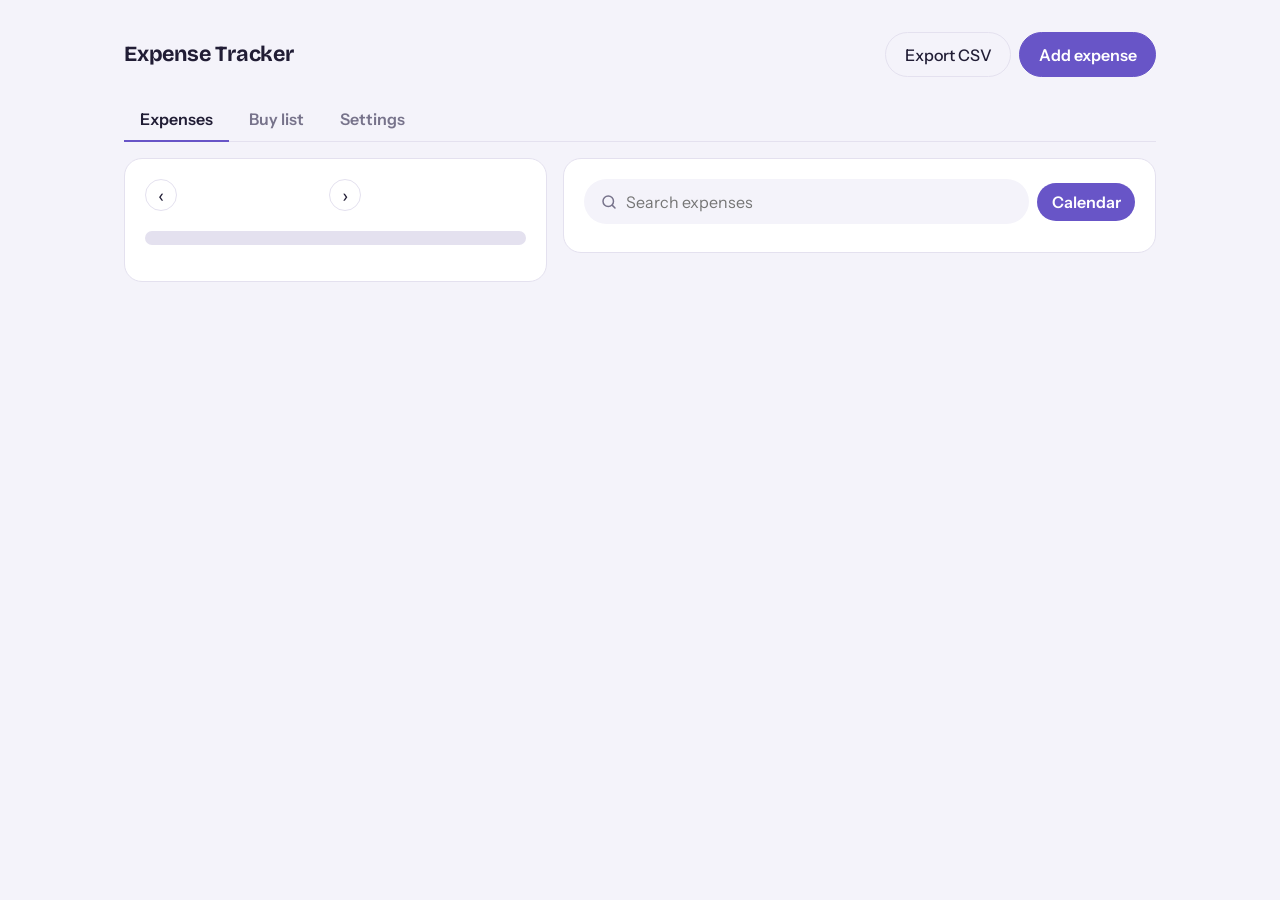
==== commit 3bfedc01: "Merge branch 'main' into student2" ====
--- a/web/index.html
+++ b/web/index.html
@@ -19,7 +19,13 @@
       </div>
     </header>
 
-    <main class="grid">
+    <nav class="tabs" role="tablist" aria-label="Sections">
+      <button class="tab" id="tabExp" role="tab" aria-selected="true" aria-controls="expView" type="button">Expenses</button>
+      <button class="tab" id="tabBuy" role="tab" aria-selected="false" aria-controls="buyView" type="button">Buy list <span class="badge" id="buyCount" hidden></span></button>
+      <button class="tab" id="tabSettings" role="tab" aria-selected="false" aria-controls="settingsView" type="button">Settings</button>
+    </nav>
+
+    <main class="grid" id="expView">
       <section class="summary" aria-label="Spending summary">
         <div class="period">
           <button class="icon" id="prev" type="button" aria-label="Previous month">‹</button>
@@ -29,14 +35,10 @@
         </div>
         <p class="total" id="total" aria-live="polite"></p>
         <p class="note" id="note"></p>
-        <section class="budget" id="budget" aria-label="Monthly budget">
-          <div class="budget-head">
-            <div><strong>Monthly budget</strong><p id="budgetStatus" class="budget-status" aria-live="polite"></p></div>
-            <label class="budget-input">Limit
-              <span><span aria-hidden="true">₹</span><input id="budgetAmount" type="number" min="0" step="100" inputmode="decimal" placeholder="Set limit" aria-label="Monthly budget amount"></span>
-            </label>
-          </div>
-          <div class="budget-track" id="budgetTrack" role="progressbar" aria-label="Monthly budget used" aria-valuemin="0" aria-valuemax="100" aria-valuenow="0"><span id="budgetFill"></span></div>
+        <section class="budget-card" id="budgetCard" hidden aria-label="Monthly budget progress">
+          <div class="budget-heading"><strong>Monthly budget</strong><span id="budgetLabel"></span></div>
+          <div class="budget-track"><div id="budgetProgress"></div></div>
+          <p class="budget-note" id="budgetNote"></p>
         </section>
         <div class="split" id="split" role="img" aria-label="Spending by category"></div>
         <ul class="legend" id="legend"></ul>
@@ -57,6 +59,45 @@
         <div id="list"></div>
       </section>
     </main>
+
+    <main class="grid" id="buyView" hidden>
+      <section class="summary" aria-label="Buy list summary">
+        <h2 class="sub">Planned spending</h2>
+        <p class="total" id="buyTotal" aria-live="polite"></p>
+        <p class="note" id="buyNote"></p>
+      </section>
+
+      <section class="ledger" aria-label="Buy list">
+        <div id="buyList"></div>
+      </section>
+    </main>
+
+    <main class="settings-view" id="settingsView" hidden>
+      <section class="settings-intro">
+        <p class="eyebrow">PERSONALIZE YOUR TRACKER</p>
+        <h2>Settings</h2>
+        <p>Choose how the app looks and how new expenses are recorded.</p>
+      </section>
+      <section class="settings-grid" aria-label="App settings">
+        <label class="setting-card"><span class="setting-title">Appearance</span><span class="setting-help">Use light or dark colors, or follow your device.</span>
+          <select id="themeSetting"><option value="system">Use device setting</option><option value="light">Light</option><option value="dark">Dark</option></select>
+        </label>
+        <label class="setting-card"><span class="setting-title">Currency</span><span class="setting-help">Changes how amounts are displayed.</span>
+          <select id="currencySetting"><option value="INR">Indian Rupee (₹)</option><option value="USD">US Dollar ($)</option><option value="EUR">Euro (€)</option><option value="GBP">British Pound (£)</option></select>
+        </label>
+        <label class="setting-card"><span class="setting-title">Default payment method</span><span class="setting-help">Preselected when you add an expense.</span>
+          <select id="paymentSetting"><option>UPI</option><option>Cash</option><option>Debit Card</option><option>Credit Card</option><option>Bank Transfer</option><option>Other</option></select>
+        </label>
+        <label class="setting-card"><span class="setting-title">Monthly spending budget</span><span class="setting-help">Optional target shown on the monthly summary. Set to 0 to hide.</span>
+          <input id="budgetSetting" type="number" min="0" step="0.01" inputmode="decimal" placeholder="0.00">
+        </label>
+      </section>
+      <section class="settings-tools">
+        <div><h3>Data backup</h3><p>Download your expenses, buy list, and settings as a JSON file.</p></div>
+        <button class="btn solid" id="backupBtn" type="button">Download backup</button>
+      </section>
+      <p class="settings-saved" id="settingsSaved" role="status"></p>
+    </main>
   </div>
 
   <button class="fab" id="fab" type="button" aria-label="Add expense">+</button>
@@ -76,6 +117,14 @@
         </label>
       </div>
       <fieldset><legend>Category</legend><div class="cats" id="cats"></div></fieldset>
+      <label>Payment method
+        <select id="paymentMethod">
+          <option>UPI</option><option>Cash</option><option>Debit Card</option><option>Credit Card</option><option>Bank Transfer</option><option>Other</option>
+        </select>
+      </label>
+      <label>Tags <span class="hint">(comma-separated, optional)</span>
+        <input id="tags" type="text" placeholder="college, shared, trip" autocomplete="off">
+      </label>
       <p class="error" id="err" role="alert"></p>
       <div class="foot">
         <button class="btn ghost" id="cancel" type="button">Cancel</button>
@@ -84,6 +133,25 @@
     </form>
   </dialog>
 
+  <dialog id="buyDlg" aria-labelledby="buyDlgTitle">
+    <form id="buyForm" novalidate>
+      <h2 id="buyDlgTitle">Add to buy list</h2>
+      <label>What do you want to buy?
+        <input id="buyName" type="text" placeholder="Laptop bag" autocomplete="off">
+      </label>
+      <label>Estimated cost
+        <input id="buyPrice" type="number" min="0.01" step="0.01" inputmode="decimal" placeholder="0.00">
+      </label>
+      <fieldset><legend>Priority</legend><div class="cats" id="buyPri"></div></fieldset>
+      <fieldset><legend>Category</legend><div class="cats" id="buyCats"></div></fieldset>
+      <p class="error" id="buyErr" role="alert"></p>
+      <div class="foot">
+        <button class="btn ghost" id="buyCancel" type="button">Cancel</button>
+        <button class="btn solid" type="submit">Save item</button>
+      </div>
+    </form>
+  </dialog>
+
   <div class="toast" id="toast" role="status"></div>
   <script src="app.js"></script>
 </body>
--- a/web/style.css
+++ b/web/style.css
@@ -1,12 +1,12 @@
 :root{
-  --bg:#eef3f1;--surface:#fff;--ink:#14211e;--muted:#5e6f6a;--line:#d9e1de;
-  --brand:#0e7c66;--on-brand:#fff;--danger:#b42318;--r:14px;
+  color-scheme:light;
+  --bg:#f4f3fa;--surface:#fff;--ink:#211d35;--muted:#77738b;--line:#e4e1ef;
+  --brand:#6855c7;--on-brand:#fff;--danger:#b42318;--r:18px;
   --display:"Bricolage Grotesque",system-ui,sans-serif;
   --body:"Instrument Sans",system-ui,-apple-system,"Segoe UI",sans-serif;
 }
-@media (prefers-color-scheme:dark){:root{
-  --bg:#0f1715;--surface:#16211e;--ink:#e6eeeb;--muted:#93a59f;--line:#25332f;
-  --brand:#3cc3a5;--on-brand:#06201a;--danger:#f97066}}
+:root[data-theme="dark"]{color-scheme:dark;--bg:#151321;--surface:#211e30;--ink:#f2efff;--muted:#aaa4c1;--line:#373249;--brand:#a99af5;--on-brand:#211a48;--danger:#ff8178}
+@media (prefers-color-scheme:dark){:root[data-theme="system"]{color-scheme:dark;--bg:#151321;--surface:#211e30;--ink:#f2efff;--muted:#aaa4c1;--line:#373249;--brand:#a99af5;--on-brand:#211a48;--danger:#ff8178}}
 *{box-sizing:border-box}
 body{margin:0;background:var(--bg);color:var(--ink);font:400 1rem/1.5 var(--body)}
 button,input{font:inherit;color:inherit}
@@ -21,6 +21,32 @@
 .btn.solid:hover{filter:brightness(1.08)}
 .desk{display:none}
 
+.tabs{display:flex;gap:.25rem;margin-bottom:1rem;border-bottom:1px solid var(--line)}
+.tab{background:none;border:0;border-bottom:2px solid transparent;padding:.6rem 1rem;margin-bottom:-1px;font-weight:600;color:var(--muted);cursor:pointer}
+.tab[aria-selected=true]{color:var(--ink);border-bottom-color:var(--brand)}
+.badge{display:inline-block;min-width:1.4rem;padding:0 .4rem;margin-left:.25rem;border-radius:999px;background:var(--brand);color:var(--on-brand);font-size:.75rem;text-align:center}
+.sub{font:600 1rem var(--body);margin:0;color:var(--muted)}
+[hidden]{display:none!important}
+.settings-view{display:grid;gap:1rem}
+.settings-intro,.setting-card,.settings-tools{background:var(--surface);border:1px solid var(--line);border-radius:var(--r);padding:1.25rem}
+.settings-intro h2{font:700 1.8rem/1.1 var(--display);margin:.2rem 0 .45rem}
+.settings-intro p:last-child,.settings-tools p{color:var(--muted);margin:.2rem 0 0}
+.eyebrow{font-size:.72rem;letter-spacing:.12em;font-weight:700;color:var(--brand);margin:0}
+.settings-grid{display:grid;gap:.75rem}
+.setting-card{display:flex;flex-direction:column;gap:.25rem}
+.setting-title{font-weight:600}
+.setting-help{font-size:.86rem;color:var(--muted);margin-bottom:.4rem}
+.setting-card select,.setting-card input{width:100%;padding:.7rem .8rem;background:var(--bg);border:1px solid var(--line);border-radius:10px;color:var(--ink)}
+.settings-tools{display:flex;justify-content:space-between;align-items:center;gap:1rem;flex-wrap:wrap}
+.settings-tools h3{font:600 1rem var(--body);margin:0}
+.settings-saved{min-height:1.4em;color:var(--brand);margin:0;font-size:.9rem}
+.budget-card{padding:1rem;border-radius:14px;background:var(--bg);margin:1rem 0}
+.budget-heading{display:flex;justify-content:space-between;gap:.75rem;font-size:.9rem}
+.budget-heading span,.budget-note{color:var(--muted)}
+.budget-track{height:8px;border-radius:99px;background:var(--line);overflow:hidden;margin:.65rem 0 .35rem}
+.budget-track div{height:100%;width:0;background:var(--brand);border-radius:inherit;transition:width .2s}
+.budget-track div.over{background:var(--danger)}
+.budget-note{font-size:.82rem;margin:0}
 .grid{display:grid;gap:1rem}
 .summary,.ledger{background:var(--surface);border-radius:var(--r);padding:1.25rem;border:1px solid var(--line)}
 .period{display:flex;align-items:center;gap:.5rem}
@@ -70,6 +96,13 @@
 .item:last-child{border-bottom:0}
 .item .t{font-weight:500;overflow-wrap:anywhere}
 .item .c{display:block;color:var(--muted);font-size:.85rem}
+.check{width:2rem;height:2rem;border-radius:50%;border:1.5px solid var(--line);background:none;color:transparent;cursor:pointer;font-size:1rem;line-height:1;display:grid;place-items:center}
+.check:hover{border-color:var(--brand);background:var(--brand);color:var(--on-brand)}
+.tag{font-weight:600}
+.tag[data-p=High]{color:var(--danger)}
+.tag[data-p=Medium]{color:#b7791f}
+:root[data-theme="dark"] .tag[data-p=Medium]{color:#f0b429}
+@media (prefers-color-scheme:dark){:root[data-theme="system"] .tag[data-p=Medium]{color:#f0b429}}
 .del{width:2rem;height:2rem;border:0;border-radius:50%;background:none;color:var(--muted);cursor:pointer;display:grid;place-items:center}
 .del:hover{background:var(--bg);color:var(--danger)}
 .empty{text-align:center;padding:2.5rem 1rem;color:var(--muted)}
@@ -85,7 +118,8 @@
 form{padding:1.5rem 1.25rem calc(1.25rem + env(safe-area-inset-bottom,0px))}
 form h2{font:700 1.35rem var(--display);margin:0 0 1rem}
 form label,legend{display:block;font-weight:500;font-size:.9rem;margin-bottom:.9rem}
-form input[type=text],form input[type=number],form input[type=date]{display:block;width:100%;margin-top:.3rem;padding:.7rem .8rem;background:var(--bg);border:1px solid transparent;border-radius:10px;color:var(--ink)}
+form input[type=text],form input[type=number],form input[type=date],form select{display:block;width:100%;margin-top:.3rem;padding:.7rem .8rem;background:var(--bg);border:1px solid transparent;border-radius:10px;color:var(--ink)}
+.hint{font-weight:400;color:var(--muted)}
 form input:focus{border-color:var(--brand);outline:none}
 .row{display:grid;grid-template-columns:1fr 1fr;gap:.75rem}
 fieldset{border:0;padding:0;margin:0}
@@ -108,6 +142,7 @@
   dialog{border-radius:20px;margin:auto}
   .toast{bottom:2rem}
 }
+@media (min-width:700px){.settings-grid{grid-template-columns:repeat(2,minmax(0,1fr))}}
 @media (min-width:900px){
   .grid{grid-template-columns:5fr 7fr;align-items:start}
   .summary{position:sticky;top:1.25rem}
